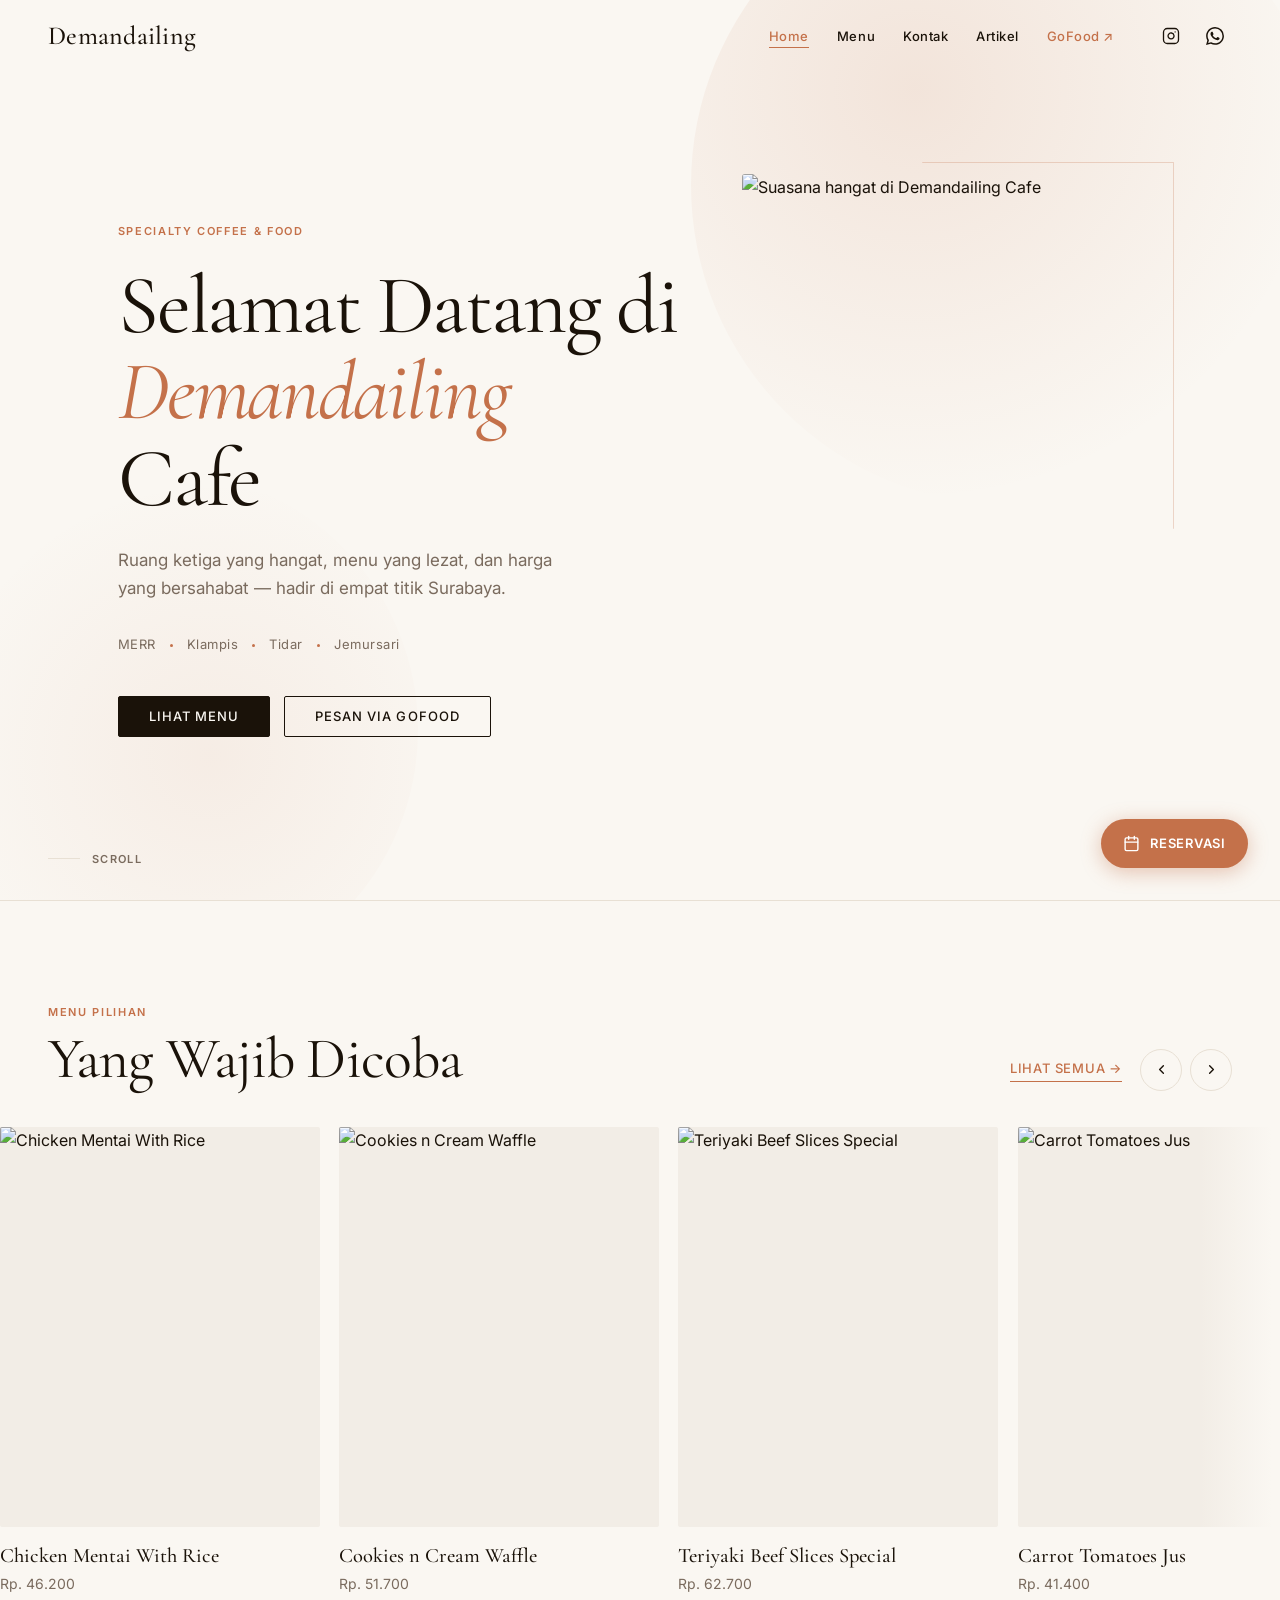
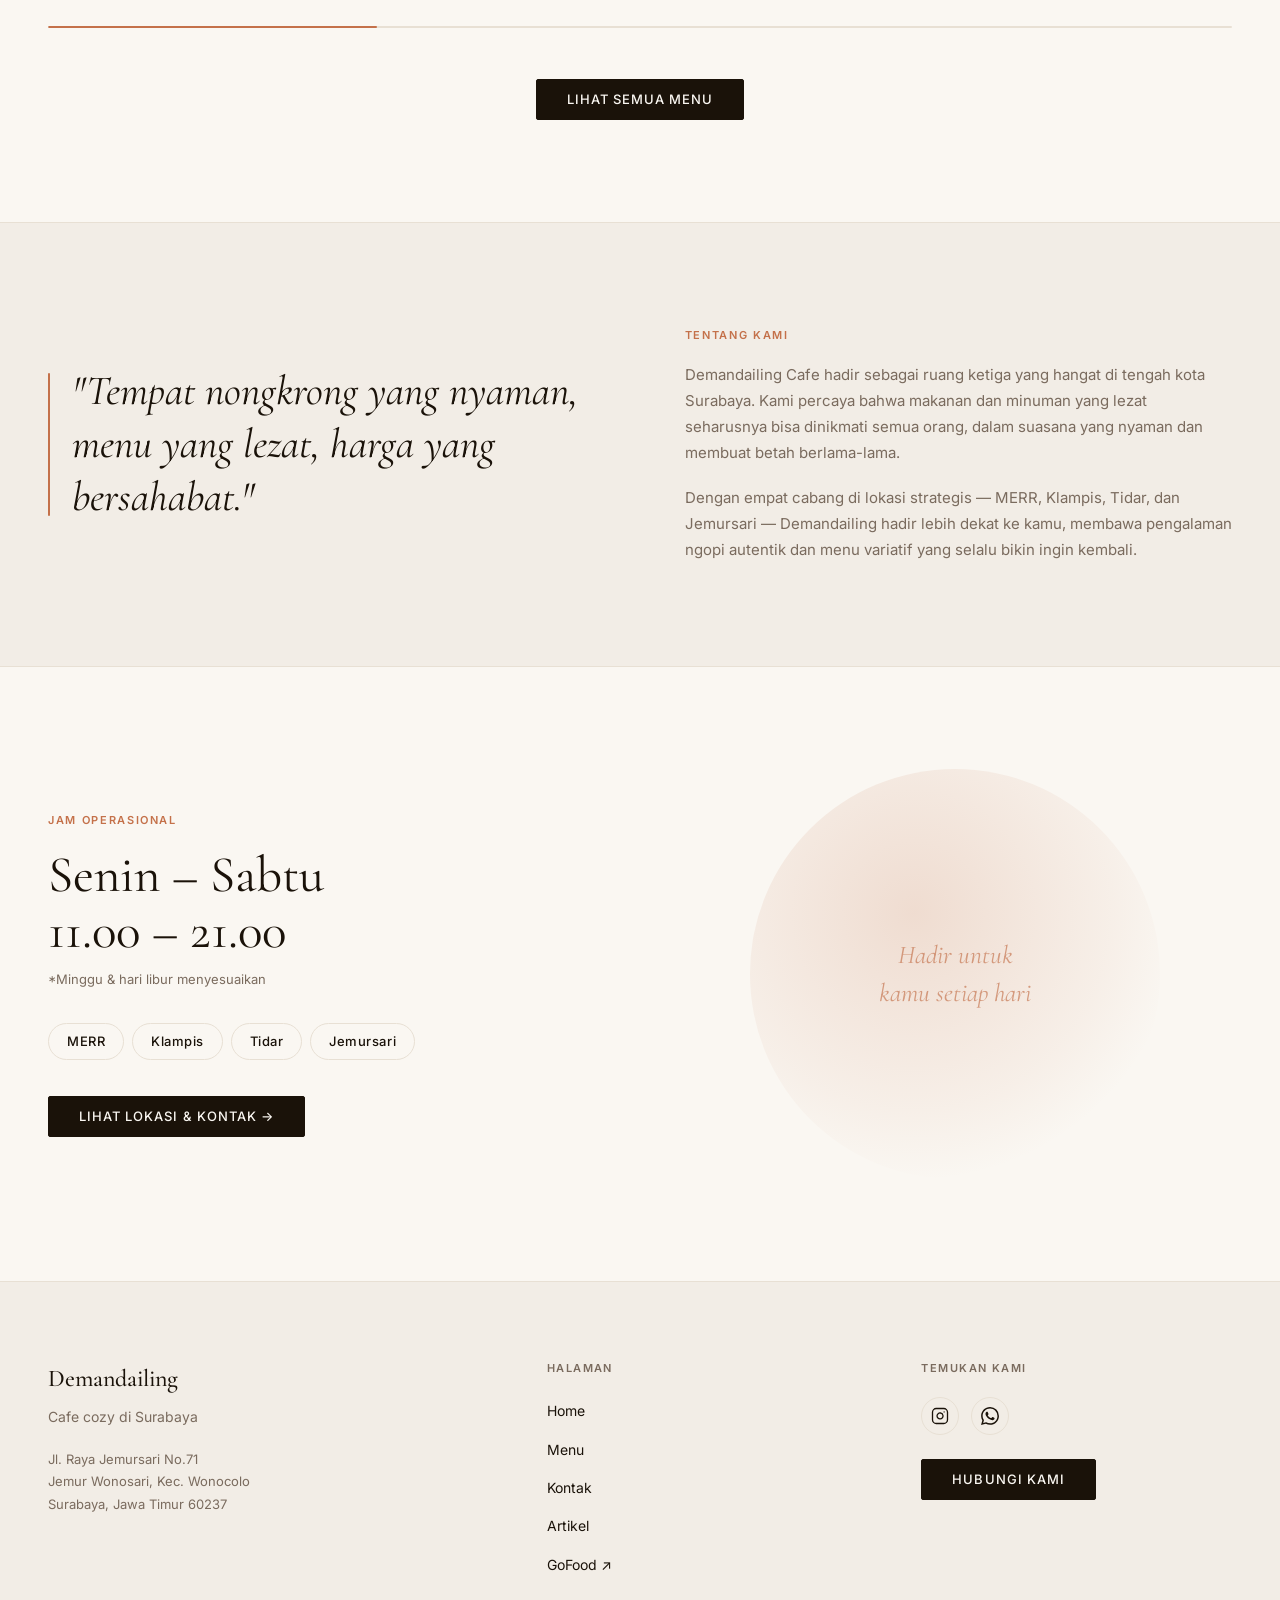
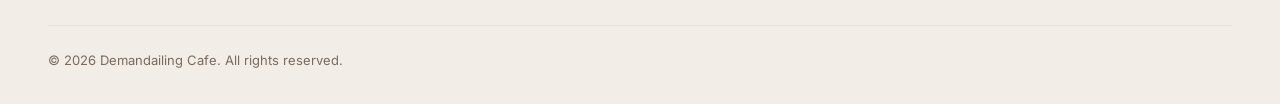
==== index.html @ 8ac745ef "First" ====
<!DOCTYPE html>
<html lang="id">
<head>
  <meta charset="UTF-8" />
  <meta name="viewport" content="width=device-width, initial-scale=1.0" />
  <meta name="description" content="Demandailing Cafe — Cafe cozy di Surabaya. MERR · Klampis · Tidar · Jemursari. Menu lezat, suasana nyaman, harga bersahabat." />
  <title>Demandailing Cafe — Cafe Cozy di Surabaya</title>
  <link rel="stylesheet" href="css/main.css" />
  <link rel="stylesheet" href="css/components.css" />
  <link rel="stylesheet" href="css/pages/home.css" />
</head>
<body>

  <!-- ======================================================
       NAVBAR
       ====================================================== -->
  <nav class="navbar" id="navbar" aria-label="Navigasi utama">
    <div class="container navbar__inner">
      <a href="index.html" class="navbar__logo">Demandailing</a>

      <button class="navbar__hamburger" id="hamburger"
              aria-label="Buka menu navigasi"
              aria-expanded="false"
              aria-controls="nav-menu">
        <span></span>
        <span></span>
        <span></span>
      </button>

      <div class="navbar__menu" id="nav-menu">
        <ul class="navbar__links" role="list">
          <li><a href="index.html"   class="navbar__link" aria-current="page">Home</a></li>
          <li><a href="menu.html"    class="navbar__link">Menu</a></li>
          <li><a href="kontak.html"  class="navbar__link">Kontak</a></li>
          <li><a href="artikel.html" class="navbar__link">Artikel</a></li>
          <li>
            <a href="https://gofood.co.id/surabaya/restaurant/demandailing-cafe-jemursari-d4d94063-b3b0-4198-85f2-4512d21cfe6f"
               class="navbar__link navbar__link--gofood"
               target="_blank" rel="noopener noreferrer">GoFood ↗</a>
          </li>
        </ul>
        <div class="navbar__social">
          <a href="https://www.instagram.com/demandailingcafe/"
             class="navbar__social-link"
             target="_blank" rel="noopener noreferrer"
             aria-label="Instagram Demandailing Cafe">
            <svg width="18" height="18" viewBox="0 0 24 24" fill="none" stroke="currentColor" stroke-width="1.75" stroke-linecap="round" stroke-linejoin="round" aria-hidden="true"><rect x="2" y="2" width="20" height="20" rx="5" ry="5"/><path d="M16 11.37A4 4 0 1 1 12.63 8 4 4 0 0 1 16 11.37z"/><line x1="17.5" y1="6.5" x2="17.51" y2="6.5"/></svg>
          </a>
          <a href="https://api.whatsapp.com/send?phone=6282130202020"
             class="navbar__social-link"
             target="_blank" rel="noopener noreferrer"
             aria-label="WhatsApp Demandailing Cafe">
            <svg width="18" height="18" viewBox="0 0 24 24" fill="currentColor" aria-hidden="true"><path d="M17.472 14.382c-.297-.149-1.758-.867-2.03-.967-.273-.099-.471-.148-.67.15-.197.297-.767.966-.94 1.164-.173.199-.347.223-.644.075-.297-.15-1.255-.463-2.39-1.475-.883-.788-1.48-1.761-1.653-2.059-.173-.297-.018-.458.13-.606.134-.133.298-.347.446-.52.149-.174.198-.298.298-.497.099-.198.05-.371-.025-.52-.075-.149-.669-1.612-.916-2.207-.242-.579-.487-.5-.669-.51-.173-.008-.371-.01-.57-.01-.198 0-.52.074-.792.372-.272.297-1.04 1.016-1.04 2.479 0 1.462 1.065 2.875 1.213 3.074.149.198 2.096 3.2 5.077 4.487.709.306 1.262.489 1.694.625.712.227 1.36.195 1.871.118.571-.085 1.758-.719 2.006-1.413.248-.694.248-1.289.173-1.413-.074-.124-.272-.198-.57-.347m-5.421 7.403h-.004a9.87 9.87 0 01-5.031-1.378l-.361-.214-3.741.982.998-3.648-.235-.374a9.86 9.86 0 01-1.51-5.26c.001-5.45 4.436-9.884 9.888-9.884 2.64 0 5.122 1.03 6.988 2.898a9.825 9.825 0 012.893 6.994c-.003 5.45-4.437 9.884-9.885 9.884m8.413-18.297A11.815 11.815 0 0012.05 0C5.495 0 .16 5.335.157 11.892c0 2.096.547 4.142 1.588 5.945L.057 24l6.305-1.654a11.882 11.882 0 005.683 1.448h.005c6.554 0 11.89-5.335 11.893-11.893a11.821 11.821 0 00-3.48-8.413z"/></svg>
          </a>
        </div>
      </div>
    </div>
  </nav>

  <!-- ======================================================
       HERO — split layout
       ====================================================== -->
  <section class="hero">
    <div class="container">
      <div class="hero__inner">

        <!-- Left: text -->
        <div class="hero__content fade-in">
          <span class="overline hero__overline">Specialty Coffee &amp; Food</span>
          <h1 class="hero__headline">
            Selamat Datang di<br>
            <em>Demandailing</em><br>Cafe
          </h1>
          <p class="hero__subtext">
            Ruang ketiga yang hangat, menu yang lezat, dan harga yang bersahabat — hadir di empat titik Surabaya.
          </p>
          <div class="hero__locations" aria-label="Lokasi cabang">
            <span>MERR</span>
            <span class="hero__locations-dot" aria-hidden="true"></span>
            <span>Klampis</span>
            <span class="hero__locations-dot" aria-hidden="true"></span>
            <span>Tidar</span>
            <span class="hero__locations-dot" aria-hidden="true"></span>
            <span>Jemursari</span>
          </div>
          <div class="hero__ctas">
            <a href="menu.html" class="btn btn--dark">Lihat Menu</a>
            <a href="https://gofood.co.id/surabaya/restaurant/demandailing-cafe-jemursari-d4d94063-b3b0-4198-85f2-4512d21cfe6f"
               class="btn btn--outline"
               target="_blank" rel="noopener noreferrer">Pesan via GoFood</a>
          </div>
        </div>

        <!-- Right: image -->
        <div class="hero__img-wrap fade-in">
          <img class="hero__img"
               src="https://2.bp.blogspot.com/-ydsoKnoJuH0/VwueHv64b1I/AAAAAAAAI1w/SvAvoAquCMslgnLK-WnDJlUcS1cGFu6SA/s1600/demandailing%2Bsurabaya%2B2.jpg"
               alt="Suasana hangat di Demandailing Cafe"
               loading="eager"
               width="480" height="680" />
        </div>

      </div>
    </div>
    <div class="hero__scroll-hint" aria-hidden="true">
      <span class="hero__scroll-line"></span>
      <span>Scroll</span>
    </div>
  </section>

  <!-- ======================================================
       FEATURED MENU — horizontal carousel
       ====================================================== -->
  <section class="section featured-menu" aria-labelledby="featured-title">
    <div class="container">

      <!-- Header: title + controls -->
      <div class="featured-menu__header fade-in">
        <div>
          <span class="overline">Menu Pilihan</span>
          <h2 class="featured-menu__title" id="featured-title">Yang Wajib Dicoba</h2>
        </div>
        <div class="featured-menu__header-right">
          <a href="menu.html" class="featured-menu__view-all">Lihat Semua &rarr;</a>
          <div class="featured-menu__nav" role="group" aria-label="Navigasi carousel">
            <button class="featured-menu__btn" id="menuPrev" aria-label="Sebelumnya" disabled>
              <svg width="15" height="15" viewBox="0 0 24 24" fill="none" stroke="currentColor" stroke-width="2.2" stroke-linecap="round" stroke-linejoin="round" aria-hidden="true"><polyline points="15 18 9 12 15 6"/></svg>
            </button>
            <button class="featured-menu__btn" id="menuNext" aria-label="Selanjutnya">
              <svg width="15" height="15" viewBox="0 0 24 24" fill="none" stroke="currentColor" stroke-width="2.2" stroke-linecap="round" stroke-linejoin="round" aria-hidden="true"><polyline points="9 18 15 12 9 6"/></svg>
            </button>
          </div>
        </div>
      </div>

      <!-- Scroll track -->
      <div class="featured-menu__track-wrap">
        <div class="featured-menu__track" id="menuTrack" role="list">

          <article class="menu-card" role="listitem">
            <div class="menu-card__img-wrap">
              <img class="menu-card__img"
                   src="https://images.unsplash.com/photo-1547592180-85f173990554?auto=format&fit=crop&w=600&h=400&q=80"
                   alt="Chicken Mentai With Rice"
                   loading="lazy" width="600" height="400" />
            </div>
            <h3 class="menu-card__name">Chicken Mentai With Rice</h3>
            <p class="menu-card__price">Rp. 46.200</p>
          </article>

          <article class="menu-card" role="listitem">
            <div class="menu-card__img-wrap">
              <img class="menu-card__img"
                   src="https://images.unsplash.com/photo-1567620905732-2d1ec7ab7445?auto=format&fit=crop&w=600&h=400&q=80"
                   alt="Cookies n Cream Waffle"
                   loading="lazy" width="600" height="400" />
            </div>
            <h3 class="menu-card__name">Cookies n Cream Waffle</h3>
            <p class="menu-card__price">Rp. 51.700</p>
          </article>

          <article class="menu-card" role="listitem">
            <div class="menu-card__img-wrap">
              <img class="menu-card__img"
                   src="https://images.unsplash.com/photo-1546069901-ba9599a7e63c?auto=format&fit=crop&w=600&h=400&q=80"
                   alt="Teriyaki Beef Slices Special"
                   loading="lazy" width="600" height="400" />
            </div>
            <h3 class="menu-card__name">Teriyaki Beef Slices Special</h3>
            <p class="menu-card__price">Rp. 62.700</p>
          </article>

          <article class="menu-card" role="listitem">
            <div class="menu-card__img-wrap">
              <img class="menu-card__img"
                   src="https://images.unsplash.com/photo-1613478223719-2ab802602423?auto=format&fit=crop&w=600&h=400&q=80"
                   alt="Carrot Tomatoes Jus"
                   loading="lazy" width="600" height="400" />
            </div>
            <h3 class="menu-card__name">Carrot Tomatoes Jus</h3>
            <p class="menu-card__price">Rp. 41.400</p>
          </article>

          <article class="menu-card" role="listitem">
            <div class="menu-card__img-wrap">
              <img class="menu-card__img"
                   src="https://images.unsplash.com/photo-1553361371-9b22f78e8b1d?auto=format&fit=crop&w=600&h=400&q=80"
                   alt="Kale and Lemon Yoghurt"
                   loading="lazy" width="600" height="400" />
            </div>
            <h3 class="menu-card__name">Kale and Lemon Yoghurt</h3>
            <p class="menu-card__price">Rp. 41.800</p>
          </article>

        </div>
      </div>

      <!-- Scroll progress -->
      <div class="featured-menu__progress" aria-hidden="true">
        <div class="featured-menu__progress-fill" id="menuProgress"></div>
      </div>

      <div class="featured-menu__cta fade-in">
        <a href="menu.html" class="btn btn--dark">Lihat Semua Menu</a>
      </div>
    </div>
  </section>

  <!-- ======================================================
       BRAND STATEMENT
       ====================================================== -->
  <section class="section brand-statement" aria-labelledby="brand-heading">
    <div class="container">
      <div class="brand-statement__inner">
        <div class="fade-in">
          <blockquote class="brand-statement__quote" id="brand-heading">
            "Tempat nongkrong yang nyaman, menu yang lezat, harga yang bersahabat."
          </blockquote>
        </div>
        <div class="brand-statement__text-wrap fade-in">
          <span class="overline">Tentang Kami</span>
          <p class="brand-statement__text">
            Demandailing Cafe hadir sebagai ruang ketiga yang hangat di tengah kota Surabaya. Kami percaya bahwa makanan dan minuman yang lezat seharusnya bisa dinikmati semua orang, dalam suasana yang nyaman dan membuat betah berlama-lama.
          </p>
          <p class="brand-statement__text">
            Dengan empat cabang di lokasi strategis — MERR, Klampis, Tidar, dan Jemursari — Demandailing hadir lebih dekat ke kamu, membawa pengalaman ngopi autentik dan menu variatif yang selalu bikin ingin kembali.
          </p>
        </div>
      </div>
    </div>
  </section>

  <!-- ======================================================
       VISIT TEASER
       ====================================================== -->
  <section class="section visit-teaser" aria-labelledby="visit-title">
    <div class="container">
      <div class="visit-teaser__inner">
        <div class="fade-in">
          <span class="overline visit-teaser__overline">Jam Operasional</span>
          <p class="visit-teaser__hours" id="visit-title">Senin – Sabtu<br>11.00 – 21.00</p>
          <p class="visit-teaser__hours-sub">*Minggu &amp; hari libur menyesuaikan</p>
          <div class="visit-teaser__branches" role="list" aria-label="Cabang Demandailing">
            <span class="branch-chip" role="listitem">MERR</span>
            <span class="branch-chip" role="listitem">Klampis</span>
            <span class="branch-chip" role="listitem">Tidar</span>
            <span class="branch-chip" role="listitem">Jemursari</span>
          </div>
          <a href="kontak.html" class="btn btn--dark">Lihat Lokasi &amp; Kontak &rarr;</a>
        </div>
        <div class="visit-teaser__visual fade-in" aria-hidden="true">
          <div class="visit-teaser__circle">
            <p class="visit-teaser__circle-text">Hadir untuk<br>kamu setiap hari</p>
          </div>
        </div>
      </div>
    </div>
  </section>

  <!-- ======================================================
       FOOTER
       ====================================================== -->
  <footer class="footer">
    <div class="container">
      <div class="footer__inner">

        <div class="footer__brand">
          <a href="index.html" class="footer__logo">Demandailing</a>
          <p class="footer__tagline">Cafe cozy di Surabaya</p>
          <address class="footer__address">
            Jl. Raya Jemursari No.71<br>
            Jemur Wonosari, Kec. Wonocolo<br>
            Surabaya, Jawa Timur 60237
          </address>
        </div>

        <div>
          <span class="footer__col-title">Halaman</span>
          <ul class="footer__nav-links" role="list">
            <li><a href="index.html"   class="footer__nav-link">Home</a></li>
            <li><a href="menu.html"    class="footer__nav-link">Menu</a></li>
            <li><a href="kontak.html"  class="footer__nav-link">Kontak</a></li>
            <li><a href="artikel.html" class="footer__nav-link">Artikel</a></li>
            <li>
              <a href="https://gofood.co.id/surabaya/restaurant/demandailing-cafe-jemursari-d4d94063-b3b0-4198-85f2-4512d21cfe6f"
                 class="footer__nav-link"
                 target="_blank" rel="noopener noreferrer">GoFood ↗</a>
            </li>
          </ul>
        </div>

        <div>
          <span class="footer__col-title">Temukan Kami</span>
          <div class="footer__social-links">
            <a href="https://www.instagram.com/demandailingcafe/"
               class="footer__social-link"
               target="_blank" rel="noopener noreferrer"
               aria-label="Instagram">
              <svg width="18" height="18" viewBox="0 0 24 24" fill="none" stroke="currentColor" stroke-width="1.75" stroke-linecap="round" stroke-linejoin="round" aria-hidden="true"><rect x="2" y="2" width="20" height="20" rx="5" ry="5"/><path d="M16 11.37A4 4 0 1 1 12.63 8 4 4 0 0 1 16 11.37z"/><line x1="17.5" y1="6.5" x2="17.51" y2="6.5"/></svg>
            </a>
            <a href="https://api.whatsapp.com/send?phone=6282130202020"
               class="footer__social-link"
               target="_blank" rel="noopener noreferrer"
               aria-label="WhatsApp">
              <svg width="18" height="18" viewBox="0 0 24 24" fill="currentColor" aria-hidden="true"><path d="M17.472 14.382c-.297-.149-1.758-.867-2.03-.967-.273-.099-.471-.148-.67.15-.197.297-.767.966-.94 1.164-.173.199-.347.223-.644.075-.297-.15-1.255-.463-2.39-1.475-.883-.788-1.48-1.761-1.653-2.059-.173-.297-.018-.458.13-.606.134-.133.298-.347.446-.52.149-.174.198-.298.298-.497.099-.198.05-.371-.025-.52-.075-.149-.669-1.612-.916-2.207-.242-.579-.487-.5-.669-.51-.173-.008-.371-.01-.57-.01-.198 0-.52.074-.792.372-.272.297-1.04 1.016-1.04 2.479 0 1.462 1.065 2.875 1.213 3.074.149.198 2.096 3.2 5.077 4.487.709.306 1.262.489 1.694.625.712.227 1.36.195 1.871.118.571-.085 1.758-.719 2.006-1.413.248-.694.248-1.289.173-1.413-.074-.124-.272-.198-.57-.347m-5.421 7.403h-.004a9.87 9.87 0 01-5.031-1.378l-.361-.214-3.741.982.998-3.648-.235-.374a9.86 9.86 0 01-1.51-5.26c.001-5.45 4.436-9.884 9.888-9.884 2.64 0 5.122 1.03 6.988 2.898a9.825 9.825 0 012.893 6.994c-.003 5.45-4.437 9.884-9.885 9.884m8.413-18.297A11.815 11.815 0 0012.05 0C5.495 0 .16 5.335.157 11.892c0 2.096.547 4.142 1.588 5.945L.057 24l6.305-1.654a11.882 11.882 0 005.683 1.448h.005c6.554 0 11.89-5.335 11.893-11.893a11.821 11.821 0 00-3.48-8.413z"/></svg>
            </a>
          </div>
          <a href="https://api.whatsapp.com/send?phone=6282130202020"
             class="btn btn--dark"
             target="_blank" rel="noopener noreferrer">Hubungi Kami</a>
        </div>

      </div>
      <div class="footer__bottom">
        <p class="footer__copyright">&copy; 2026 Demandailing Cafe. All rights reserved.</p>
      </div>
    </div>
  </footer>

  <!-- Floating Reservation Button -->
  <a href="reservasi.html" class="fab-reservation" aria-label="Buat Reservasi">
    <svg width="17" height="17" viewBox="0 0 24 24" fill="none" stroke="currentColor" stroke-width="2" stroke-linecap="round" stroke-linejoin="round" aria-hidden="true"><rect x="3" y="4" width="18" height="18" rx="2" ry="2"/><line x1="16" y1="2" x2="16" y2="6"/><line x1="8" y1="2" x2="8" y2="6"/><line x1="3" y1="10" x2="21" y2="10"/></svg>
    <span class="fab-reservation__label">Reservasi</span>
  </a>

  <script src="js/main.js"></script>
</body>
</html>
---- css/main.css ----
@import url('https://fonts.googleapis.com/css2?family=Cormorant+Garamond:ital,wght@0,300;0,400;0,500;0,600;1,300;1,400;1,500&family=Inter:wght@300;400;500;600&display=swap');

/* ============================================================
   CUSTOM PROPERTIES
   ============================================================ */

:root {
  /* Colors */
  --c-bg:       #FAF7F2;
  --c-text:     #1A1209;
  --c-accent:   #C4714A;
  --c-divider:  #E8E0D4;
  --c-muted:    #7A6B5E;
  --c-surface:  #F2EDE6;

  /* Typography */
  --f-heading: 'Cormorant Garamond', Georgia, serif;
  --f-body:    'Inter', -apple-system, BlinkMacSystemFont, sans-serif;

  /* Layout */
  --nav-h:  72px;
  --max-w:  1280px;
  --pad-x:  clamp(1.25rem, 5vw, 3rem);

  /* Transitions */
  --t-fast: 150ms ease;
  --t-base: 260ms ease;
  --t-slow: 420ms ease;
}

/* ============================================================
   RESET
   ============================================================ */

*, *::before, *::after {
  box-sizing: border-box;
  margin: 0;
  padding: 0;
}

html {
  scroll-behavior: smooth;
}

body {
  font-family: var(--f-body);
  background: var(--c-bg);
  color: var(--c-text);
  font-size: 1rem;
  line-height: 1.65;
  -webkit-font-smoothing: antialiased;
  -moz-osx-font-smoothing: grayscale;
}

img, picture { display: block; max-width: 100%; }
a           { color: inherit; text-decoration: none; }
ul, ol      { list-style: none; }
button      { font-family: inherit; cursor: pointer; border: none; background: none; }
input, textarea { font-family: inherit; font-size: inherit; }

/* ============================================================
   LAYOUT
   ============================================================ */

.container {
  max-width: var(--max-w);
  margin-inline: auto;
  padding-inline: var(--pad-x);
}

/* ============================================================
   TYPOGRAPHY UTILITIES
   ============================================================ */

.overline {
  font-family: var(--f-body);
  font-size: 0.6875rem;
  font-weight: 600;
  letter-spacing: 0.15em;
  text-transform: uppercase;
  color: var(--c-accent);
  display: block;
}

/* ============================================================
   BUTTONS
   ============================================================ */

.btn {
  display: inline-flex;
  align-items: center;
  gap: 0.5rem;
  padding: 0.8125rem 1.875rem;
  font-family: var(--f-body);
  font-size: 0.8125rem;
  font-weight: 500;
  letter-spacing: 0.08em;
  text-transform: uppercase;
  border-radius: 2px;
  border: 1.5px solid transparent;
  transition:
    background var(--t-base),
    color var(--t-base),
    border-color var(--t-base);
  cursor: pointer;
  white-space: nowrap;
  line-height: 1;
}

.btn--dark {
  background: var(--c-text);
  color: var(--c-bg);
  border-color: var(--c-text);
}
.btn--dark:hover {
  background: #321a0a;
  border-color: #321a0a;
}

.btn--outline {
  background: transparent;
  color: var(--c-text);
  border-color: var(--c-text);
}
.btn--outline:hover {
  background: var(--c-text);
  color: var(--c-bg);
}

.btn--accent {
  background: var(--c-accent);
  color: #fff;
  border-color: var(--c-accent);
}
.btn--accent:hover {
  background: #ad5f3c;
  border-color: #ad5f3c;
}

/* ============================================================
   SECTION SPACING
   ============================================================ */

.section {
  padding-block: clamp(4rem, 8vw, 8rem);
}

.section--sm {
  padding-block: clamp(3rem, 6vw, 5rem);
}

/* ============================================================
   ACCESSIBILITY
   ============================================================ */

.sr-only {
  position: absolute;
  width: 1px;
  height: 1px;
  overflow: hidden;
  clip: rect(0, 0, 0, 0);
  white-space: nowrap;
}

/* ============================================================
   SCROLL ANIMATIONS
   ============================================================ */

.fade-in {
  opacity: 0;
  transform: translateY(20px);
  transition: opacity 0.65s ease, transform 0.65s ease;
}
.fade-in.is-visible {
  opacity: 1;
  transform: none;
}

.stagger-children > * {
  opacity: 0;
  transform: translateY(14px);
  transition: opacity 0.55s ease, transform 0.55s ease;
}
.stagger-children.is-visible > *:nth-child(1) { opacity: 1; transform: none; transition-delay:   0ms; }
.stagger-children.is-visible > *:nth-child(2) { opacity: 1; transform: none; transition-delay:  90ms; }
.stagger-children.is-visible > *:nth-child(3) { opacity: 1; transform: none; transition-delay: 180ms; }
.stagger-children.is-visible > *:nth-child(4) { opacity: 1; transform: none; transition-delay: 270ms; }
.stagger-children.is-visible > *:nth-child(5) { opacity: 1; transform: none; transition-delay: 360ms; }
.stagger-children.is-visible > *:nth-child(6) { opacity: 1; transform: none; transition-delay: 450ms; }
---- css/components.css ----
/* ============================================================
   NAVBAR
   ============================================================ */

.navbar {
  position: fixed;
  top: 0;
  left: 0;
  right: 0;
  height: var(--nav-h);
  z-index: 100;
  transition: background var(--t-base), border-color var(--t-base);
  border-bottom: 1px solid transparent;
}

.navbar.is-scrolled {
  background: var(--c-bg);
  border-bottom-color: var(--c-divider);
}

.navbar__inner {
  height: 100%;
  display: flex;
  align-items: center;
  justify-content: space-between;
  gap: 2rem;
}

.navbar__logo {
  font-family: var(--f-heading);
  font-size: 1.625rem;
  font-weight: 500;
  letter-spacing: 0.01em;
  color: var(--c-text);
  flex-shrink: 0;
  line-height: 1;
}

.navbar__menu {
  display: flex;
  align-items: center;
  gap: 2.5rem;
}

.navbar__links {
  display: flex;
  align-items: center;
  gap: 1.75rem;
}

.navbar__link {
  font-size: 0.8125rem;
  font-weight: 500;
  letter-spacing: 0.04em;
  color: var(--c-text);
  position: relative;
  padding-bottom: 2px;
  transition: color var(--t-fast);
}

.navbar__link::after {
  content: '';
  position: absolute;
  bottom: -2px;
  left: 0;
  width: 0;
  height: 1px;
  background: var(--c-accent);
  transition: width var(--t-base);
}

.navbar__link:hover::after,
.navbar__link[aria-current="page"]::after {
  width: 100%;
}

.navbar__link[aria-current="page"] {
  color: var(--c-accent);
}

.navbar__link--gofood {
  color: var(--c-accent);
}

.navbar__social {
  display: flex;
  align-items: center;
  gap: 0.625rem;
}

.navbar__social-link {
  display: flex;
  align-items: center;
  justify-content: center;
  width: 34px;
  height: 34px;
  color: var(--c-text);
  transition: color var(--t-fast);
}
.navbar__social-link:hover {
  color: var(--c-accent);
}

/* Hamburger button */
.navbar__hamburger {
  display: none;
  flex-direction: column;
  justify-content: center;
  align-items: center;
  gap: 5px;
  width: 36px;
  height: 36px;
  padding: 0;
}

.navbar__hamburger span {
  display: block;
  width: 22px;
  height: 1.5px;
  background: var(--c-text);
  border-radius: 1px;
  transform-origin: center;
  transition:
    transform var(--t-base),
    opacity var(--t-fast),
    width var(--t-base);
}

.navbar__hamburger[aria-expanded="true"] span:nth-child(1) {
  transform: translateY(6.5px) rotate(45deg);
}
.navbar__hamburger[aria-expanded="true"] span:nth-child(2) {
  opacity: 0;
  width: 0;
}
.navbar__hamburger[aria-expanded="true"] span:nth-child(3) {
  transform: translateY(-6.5px) rotate(-45deg);
}

/* ============================================================
   RESPONSIVE NAVBAR
   ============================================================ */

@media (max-width: 900px) {
  .navbar__hamburger {
    display: flex;
  }

  .navbar__menu {
    position: fixed;
    top: var(--nav-h);
    left: 0;
    right: 0;
    bottom: 0;
    background: var(--c-bg);
    flex-direction: column;
    justify-content: center;
    gap: 2.5rem;
    padding: 2rem var(--pad-x);
    transform: translateX(100%);
    transition: transform var(--t-slow);
    border-top: 1px solid var(--c-divider);
  }

  .navbar__menu.is-open {
    transform: translateX(0);
  }

  .navbar__links {
    flex-direction: column;
    gap: 1.5rem;
    text-align: center;
  }

  .navbar__link {
    font-size: 1.0625rem;
    letter-spacing: 0.05em;
  }

  .navbar__social {
    gap: 1.25rem;
  }

  .navbar__social-link {
    width: 44px;
    height: 44px;
  }
}

/* ============================================================
   FOOTER
   ============================================================ */

.footer {
  background: var(--c-surface);
  border-top: 1px solid var(--c-divider);
  padding-top: clamp(3rem, 6vw, 5rem);
  padding-bottom: 2rem;
}

.footer__inner {
  display: grid;
  grid-template-columns: 1.4fr 1fr 1fr;
  gap: clamp(2rem, 5vw, 4rem);
  padding-bottom: clamp(2rem, 4vw, 3rem);
  border-bottom: 1px solid var(--c-divider);
}

.footer__logo {
  font-family: var(--f-heading);
  font-size: 1.5rem;
  font-weight: 500;
  color: var(--c-text);
  display: block;
  margin-bottom: 0.375rem;
}

.footer__tagline {
  font-size: 0.875rem;
  color: var(--c-muted);
  margin-bottom: 1.25rem;
}

.footer__address {
  font-size: 0.8125rem;
  color: var(--c-muted);
  line-height: 1.75;
  font-style: normal;
}

.footer__col-title {
  font-size: 0.6875rem;
  font-weight: 600;
  letter-spacing: 0.13em;
  text-transform: uppercase;
  color: var(--c-muted);
  margin-bottom: 1.25rem;
  display: block;
}

.footer__nav-links {
  display: flex;
  flex-direction: column;
  gap: 0.75rem;
}

.footer__nav-link {
  font-size: 0.875rem;
  color: var(--c-text);
  transition: color var(--t-fast);
}
.footer__nav-link:hover {
  color: var(--c-accent);
}

.footer__social-links {
  display: flex;
  gap: 0.75rem;
  margin-bottom: 1.5rem;
}

.footer__social-link {
  display: flex;
  align-items: center;
  justify-content: center;
  width: 38px;
  height: 38px;
  border: 1px solid var(--c-divider);
  border-radius: 50%;
  color: var(--c-text);
  transition: color var(--t-fast), border-color var(--t-fast);
}
.footer__social-link:hover {
  color: var(--c-accent);
  border-color: var(--c-accent);
}

.footer__bottom {
  padding-top: 1.5rem;
  display: flex;
  align-items: center;
  justify-content: space-between;
  flex-wrap: wrap;
  gap: 0.75rem;
}

.footer__copyright {
  font-size: 0.8125rem;
  color: var(--c-muted);
}

@media (max-width: 960px) {
  .footer__inner {
    grid-template-columns: 1fr 1fr;
  }
}

@media (max-width: 600px) {
  .footer__inner {
    grid-template-columns: 1fr;
    gap: 2rem;
  }
}

/* ============================================================
   FLOATING RESERVATION BUTTON
   ============================================================ */

.fab-reservation {
  position: fixed;
  bottom: 2rem;
  right: 2rem;
  z-index: 200;
  display: flex;
  align-items: center;
  gap: 0.625rem;
  padding: 0.875rem 1.375rem;
  background: var(--c-accent);
  color: #fff;
  border-radius: 50px;
  font-family: var(--f-body);
  font-size: 0.8125rem;
  font-weight: 600;
  letter-spacing: 0.06em;
  text-transform: uppercase;
  box-shadow: 0 4px 20px rgba(196, 113, 74, 0.4);
  transition:
    background var(--t-base),
    box-shadow var(--t-base),
    transform var(--t-base);
  white-space: nowrap;
}

.fab-reservation:hover {
  background: #ad5f3c;
  box-shadow: 0 6px 28px rgba(196, 113, 74, 0.5);
  transform: translateY(-2px);
}

.fab-reservation:active {
  transform: translateY(0);
}

.fab-reservation svg {
  flex-shrink: 0;
}

@media (max-width: 600px) {
  .fab-reservation {
    bottom: 1.25rem;
    right: 1.25rem;
    padding: 0.8125rem 1.125rem;
  }

  .fab-reservation__label {
    display: none;
  }
}

/* ============================================================
   PAGE HEADER (inner pages)
   ============================================================ */

.page-header {
  padding-top: calc(var(--nav-h) + clamp(3rem, 6vw, 5rem));
  padding-bottom: clamp(2.5rem, 5vw, 4rem);
  border-bottom: 1px solid var(--c-divider);
}

.breadcrumb {
  display: flex;
  align-items: center;
  gap: 0.5rem;
  font-size: 0.8125rem;
  color: var(--c-muted);
  margin-bottom: 1.5rem;
}

.breadcrumb a {
  color: var(--c-muted);
  transition: color var(--t-fast);
}
.breadcrumb a:hover {
  color: var(--c-accent);
}

.breadcrumb__sep {
  color: var(--c-divider);
  line-height: 1;
}

.page-header__title {
  font-family: var(--f-heading);
  font-size: clamp(3rem, 6vw, 5.5rem);
  font-weight: 400;
  line-height: 1.05;
  letter-spacing: -0.02em;
  margin-bottom: 1rem;
}

.page-header__subtitle {
  font-size: 1rem;
  color: var(--c-muted);
  max-width: 440px;
  line-height: 1.6;
}
---- css/pages/home.css ----
/* ============================================================
   HOME — HERO
   ============================================================ */

.hero {
  position: relative;
  min-height: 100dvh;
  overflow: hidden;
  display: flex;
  align-items: center;
}

/* Ambient blobs */
.hero::before {
  content: '';
  position: absolute;
  top: -15%;
  right: -4%;
  width: 52vw;
  height: 52vw;
  max-width: 640px;
  max-height: 640px;
  border-radius: 50%;
  background: radial-gradient(circle at 35% 35%,
    rgba(196, 113, 74, 0.14) 0%,
    rgba(196, 113, 74, 0.04) 50%,
    transparent 70%);
  pointer-events: none;
}

.hero::after {
  content: '';
  position: absolute;
  bottom: -10%;
  left: -8%;
  width: 44vw;
  height: 44vw;
  max-width: 520px;
  max-height: 520px;
  border-radius: 50%;
  background: radial-gradient(circle at 60% 55%,
    rgba(196, 113, 74, 0.08) 0%,
    transparent 65%);
  pointer-events: none;
}

/* 2-column grid: content | image */
.hero__inner {
  display: grid;
  grid-template-columns: 1fr 420px;
  gap: clamp(2.5rem, 5vw, 5rem);
  align-items: center;
  padding-top: calc(var(--nav-h) + clamp(2.5rem, 5vw, 4rem));
  padding-bottom: clamp(3rem, 6vw, 5rem);
  position: relative;
  z-index: 1;
  width: 100%;
}

/* Left column — text */
.hero__content {
  min-width: 0;
}

.hero__overline {
  margin-bottom: 1.375rem;
}

.hero__headline {
  font-family: var(--f-heading);
  font-size: clamp(2.875rem, 6.5vw, 6.5rem);
  font-weight: 400;
  line-height: 1.04;
  letter-spacing: -0.025em;
  margin-bottom: 1.5rem;
  color: var(--c-text);
}

.hero__headline em {
  font-style: italic;
  color: var(--c-accent);
}

.hero__subtext {
  font-size: clamp(0.9375rem, 1.4vw, 1.0625rem);
  color: var(--c-muted);
  margin-bottom: 2rem;
  line-height: 1.65;
  max-width: 440px;
}

.hero__locations {
  display: flex;
  align-items: center;
  flex-wrap: wrap;
  gap: 0.5rem 0.875rem;
  margin-bottom: 2.5rem;
  font-size: 0.8125rem;
  color: var(--c-muted);
  letter-spacing: 0.04em;
}

.hero__locations-dot {
  width: 3px;
  height: 3px;
  border-radius: 50%;
  background: var(--c-accent);
  display: inline-block;
  flex-shrink: 0;
}

.hero__ctas {
  display: flex;
  align-items: center;
  gap: 0.875rem;
  flex-wrap: wrap;
}

/* Right column — image */
.hero__img-wrap {
  display: flex;
  align-items: center;
  justify-content: flex-end;
  position: relative;
}

.hero__img {
  width: 100%;
  height: clamp(420px, 68vh, 680px);
  object-fit: cover;
  border-radius: 3px;
  display: block;
}

/* Subtle overlay frame */
.hero__img-wrap::before {
  content: '';
  position: absolute;
  inset: -12px -12px auto auto;
  width: 60%;
  height: 60%;
  border-top: 1.5px solid var(--c-accent);
  border-right: 1.5px solid var(--c-accent);
  opacity: 0.25;
  border-radius: 1px;
  pointer-events: none;
}

/* Scroll hint */
.hero__scroll-hint {
  position: absolute;
  bottom: 2rem;
  left: var(--pad-x);
  display: flex;
  align-items: center;
  gap: 0.75rem;
  font-size: 0.6875rem;
  font-weight: 600;
  letter-spacing: 0.12em;
  text-transform: uppercase;
  color: var(--c-muted);
  z-index: 2;
}

.hero__scroll-line {
  display: block;
  width: 32px;
  height: 1px;
  background: var(--c-divider);
}

/* ---- Responsive ---- */
@media (max-width: 1100px) {
  .hero__inner {
    grid-template-columns: 1fr 360px;
  }
}

@media (max-width: 900px) {
  .hero__inner {
    grid-template-columns: 1fr;
    padding-top: calc(var(--nav-h) + 2.5rem);
    padding-bottom: 3rem;
    min-height: auto;
  }

  .hero__img-wrap {
    display: none;
  }

  .hero {
    min-height: 100dvh;
    align-items: flex-start;
  }
}

@media (max-width: 480px) {
  .hero__headline {
    font-size: clamp(2.5rem, 12vw, 3.5rem);
  }

  .hero__ctas {
    flex-direction: column;
    align-items: stretch;
  }
  .hero__ctas .btn {
    text-align: center;
    justify-content: center;
  }
}

/* ============================================================
   HOME — FEATURED MENU (horizontal carousel)
   ============================================================ */

.featured-menu {
  border-top: 1px solid var(--c-divider);
}

/* Header row */
.featured-menu__header {
  display: flex;
  align-items: flex-end;
  justify-content: space-between;
  gap: 1.5rem;
  margin-bottom: clamp(1.75rem, 3vw, 2.25rem);
}

.featured-menu__title {
  font-family: var(--f-heading);
  font-size: clamp(2.25rem, 4.5vw, 3.75rem);
  font-weight: 400;
  line-height: 1.1;
  letter-spacing: -0.015em;
  margin-top: 0.375rem;
}

.featured-menu__header-right {
  display: flex;
  align-items: center;
  gap: 1.125rem;
  flex-shrink: 0;
}

.featured-menu__view-all {
  font-size: 0.8125rem;
  font-weight: 500;
  letter-spacing: 0.06em;
  text-transform: uppercase;
  color: var(--c-accent);
  white-space: nowrap;
  padding-bottom: 1px;
  border-bottom: 1px solid currentColor;
  transition: opacity var(--t-fast);
}
.featured-menu__view-all:hover { opacity: 0.65; }

/* Prev / Next buttons */
.featured-menu__nav {
  display: flex;
  gap: 0.5rem;
}

.featured-menu__btn {
  width: 42px;
  height: 42px;
  border: 1.5px solid var(--c-divider);
  border-radius: 50%;
  display: flex;
  align-items: center;
  justify-content: center;
  color: var(--c-text);
  background: none;
  cursor: pointer;
  transition: border-color var(--t-fast), color var(--t-fast), opacity var(--t-fast);
  flex-shrink: 0;
}
.featured-menu__btn:hover:not(:disabled) {
  border-color: var(--c-accent);
  color: var(--c-accent);
}
.featured-menu__btn:disabled {
  opacity: 0.28;
  cursor: not-allowed;
}

/* Scroll track — bleeds to viewport edges */
.featured-menu__track-wrap {
  margin-inline: calc(-1 * var(--pad-x));
  position: relative;
}

/* Right-edge fade: signals more cards */
.featured-menu__track-wrap::after {
  content: '';
  position: absolute;
  top: 0;
  right: 0;
  bottom: 4px;
  width: clamp(48px, 8vw, 80px);
  background: linear-gradient(to right, transparent, var(--c-bg) 90%);
  pointer-events: none;
  z-index: 1;
}

.featured-menu__track {
  display: flex;
  gap: clamp(0.875rem, 1.5vw, 1.25rem);
  overflow-x: auto;
  scroll-snap-type: x mandatory;
  scrollbar-width: none;
  padding-inline: var(--pad-x);
  padding-bottom: 4px;
  -webkit-overflow-scrolling: touch;
  cursor: grab;
}
.featured-menu__track::-webkit-scrollbar { display: none; }
.featured-menu__track.is-dragging {
  cursor: grabbing;
  scroll-snap-type: none;
}

/* ~3.3 cards visible on desktop — last card always peeks */
.menu-card {
  flex: 0 0 clamp(230px, 28vw, 320px);
  scroll-snap-align: start;
  min-width: 0;
  user-select: none;
}

.menu-card__img-wrap {
  overflow: hidden;
  border-radius: 2px;
  margin-bottom: 1rem;
}

.menu-card__img {
  width: 100%;
  aspect-ratio: 3 / 2;
  object-fit: cover;
  display: block;
  background: var(--c-surface);
  pointer-events: none;
  transition: transform 0.45s ease;
}
.menu-card:hover .menu-card__img {
  transform: scale(1.04);
}

.menu-card__name {
  font-family: var(--f-heading);
  font-size: clamp(1.0625rem, 1.6vw, 1.3125rem);
  font-weight: 500;
  line-height: 1.25;
  margin-bottom: 0.25rem;
}

.menu-card__price {
  font-size: 0.875rem;
  color: var(--c-muted);
}

/* Progress bar */
.featured-menu__progress {
  height: 2px;
  background: var(--c-divider);
  border-radius: 2px;
  margin-top: 1.625rem;
  position: relative;
  overflow: hidden;
}

.featured-menu__progress-fill {
  position: absolute;
  top: 0;
  left: 0;
  height: 100%;
  background: var(--c-accent);
  border-radius: 2px;
  width: 20%;
  transition: width 0.22s ease;
}

/* CTA */
.featured-menu__cta {
  margin-top: clamp(2.5rem, 4vw, 3.5rem);
  text-align: center;
}

/* ── Responsive ── */
@media (max-width: 768px) {
  .featured-menu__header {
    flex-wrap: wrap;
    gap: 0.75rem 1.5rem;
    align-items: flex-start;
  }
  .featured-menu__title {
    flex: 1 1 100%;
    margin-top: 0;
  }
  .menu-card {
    flex: 0 0 72vw;
  }
}

@media (max-width: 480px) {
  .menu-card {
    flex: 0 0 82vw;
  }
  .featured-menu__view-all {
    display: none;
  }
}

/* ============================================================
   HOME — BRAND STATEMENT
   ============================================================ */

.brand-statement {
  background: var(--c-surface);
  border-top: 1px solid var(--c-divider);
  border-bottom: 1px solid var(--c-divider);
}

.brand-statement__inner {
  display: grid;
  grid-template-columns: 1fr 1fr;
  gap: clamp(3rem, 7vw, 6rem);
  align-items: center;
}

.brand-statement__quote {
  font-family: var(--f-heading);
  font-size: clamp(1.75rem, 3.25vw, 2.875rem);
  font-weight: 400;
  font-style: italic;
  line-height: 1.28;
  color: var(--c-text);
  position: relative;
  padding-left: 1.5rem;
}

.brand-statement__quote::before {
  content: '';
  position: absolute;
  left: 0;
  top: 0.2em;
  bottom: 0.2em;
  width: 2px;
  background: var(--c-accent);
  border-radius: 1px;
}

.brand-statement__text-wrap {
  display: flex;
  flex-direction: column;
  gap: 1.125rem;
}

.brand-statement__text {
  font-size: 0.9375rem;
  color: var(--c-muted);
  line-height: 1.75;
}

@media (max-width: 768px) {
  .brand-statement__inner {
    grid-template-columns: 1fr;
    gap: 2rem;
  }
}

/* ============================================================
   HOME — VISIT TEASER
   ============================================================ */

.visit-teaser__inner {
  display: grid;
  grid-template-columns: 1fr 1fr;
  gap: clamp(3rem, 6vw, 5rem);
  align-items: center;
}

.visit-teaser__overline {
  margin-bottom: 1.125rem;
}

.visit-teaser__hours {
  font-family: var(--f-heading);
  font-size: clamp(2rem, 4vw, 3.25rem);
  font-weight: 400;
  line-height: 1.1;
  margin-bottom: 0.625rem;
}

.visit-teaser__hours-sub {
  font-size: 0.8125rem;
  color: var(--c-muted);
  margin-bottom: 2rem;
}

.visit-teaser__branches {
  display: flex;
  flex-wrap: wrap;
  gap: 0.5rem;
  margin-bottom: 2.25rem;
}

.branch-chip {
  display: inline-flex;
  align-items: center;
  padding: 0.4375rem 1.125rem;
  border: 1px solid var(--c-divider);
  border-radius: 100px;
  font-size: 0.8125rem;
  font-weight: 500;
  letter-spacing: 0.04em;
  color: var(--c-text);
  transition: border-color var(--t-fast), color var(--t-fast);
}
.branch-chip:hover {
  border-color: var(--c-accent);
  color: var(--c-accent);
}

/* Visual side */
.visit-teaser__visual {
  display: flex;
  align-items: center;
  justify-content: center;
}

.visit-teaser__circle {
  width: clamp(260px, 32vw, 420px);
  height: clamp(260px, 32vw, 420px);
  border-radius: 50%;
  background: radial-gradient(circle at 40% 35%,
    rgba(196, 113, 74, 0.2) 0%,
    rgba(196, 113, 74, 0.06) 55%,
    transparent 74%);
  display: flex;
  align-items: center;
  justify-content: center;
}

.visit-teaser__circle-text {
  font-family: var(--f-heading);
  font-size: clamp(1.125rem, 2vw, 1.625rem);
  font-style: italic;
  color: var(--c-accent);
  opacity: 0.65;
  text-align: center;
  line-height: 1.5;
}

@media (max-width: 900px) {
  .visit-teaser__inner {
    grid-template-columns: 1fr;
    gap: 2rem;
  }
  .visit-teaser__visual {
    display: none;
  }
}
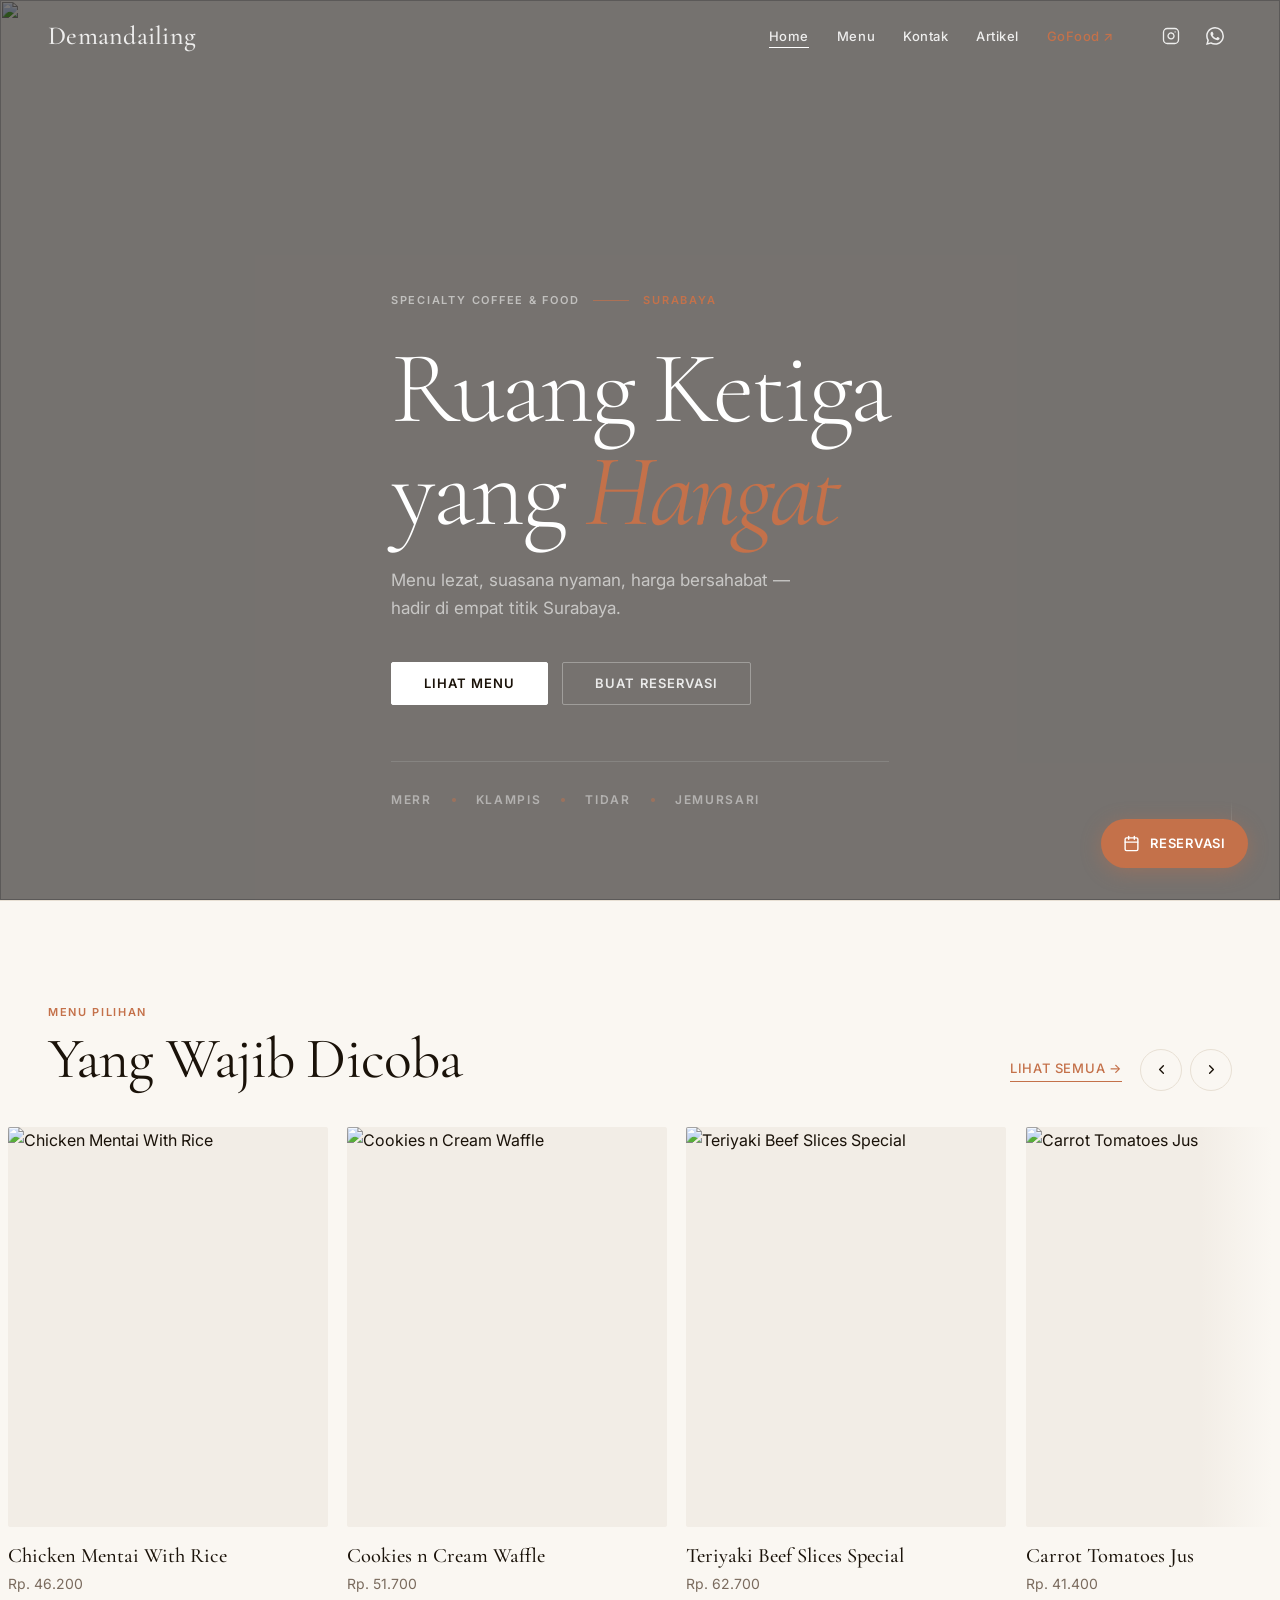
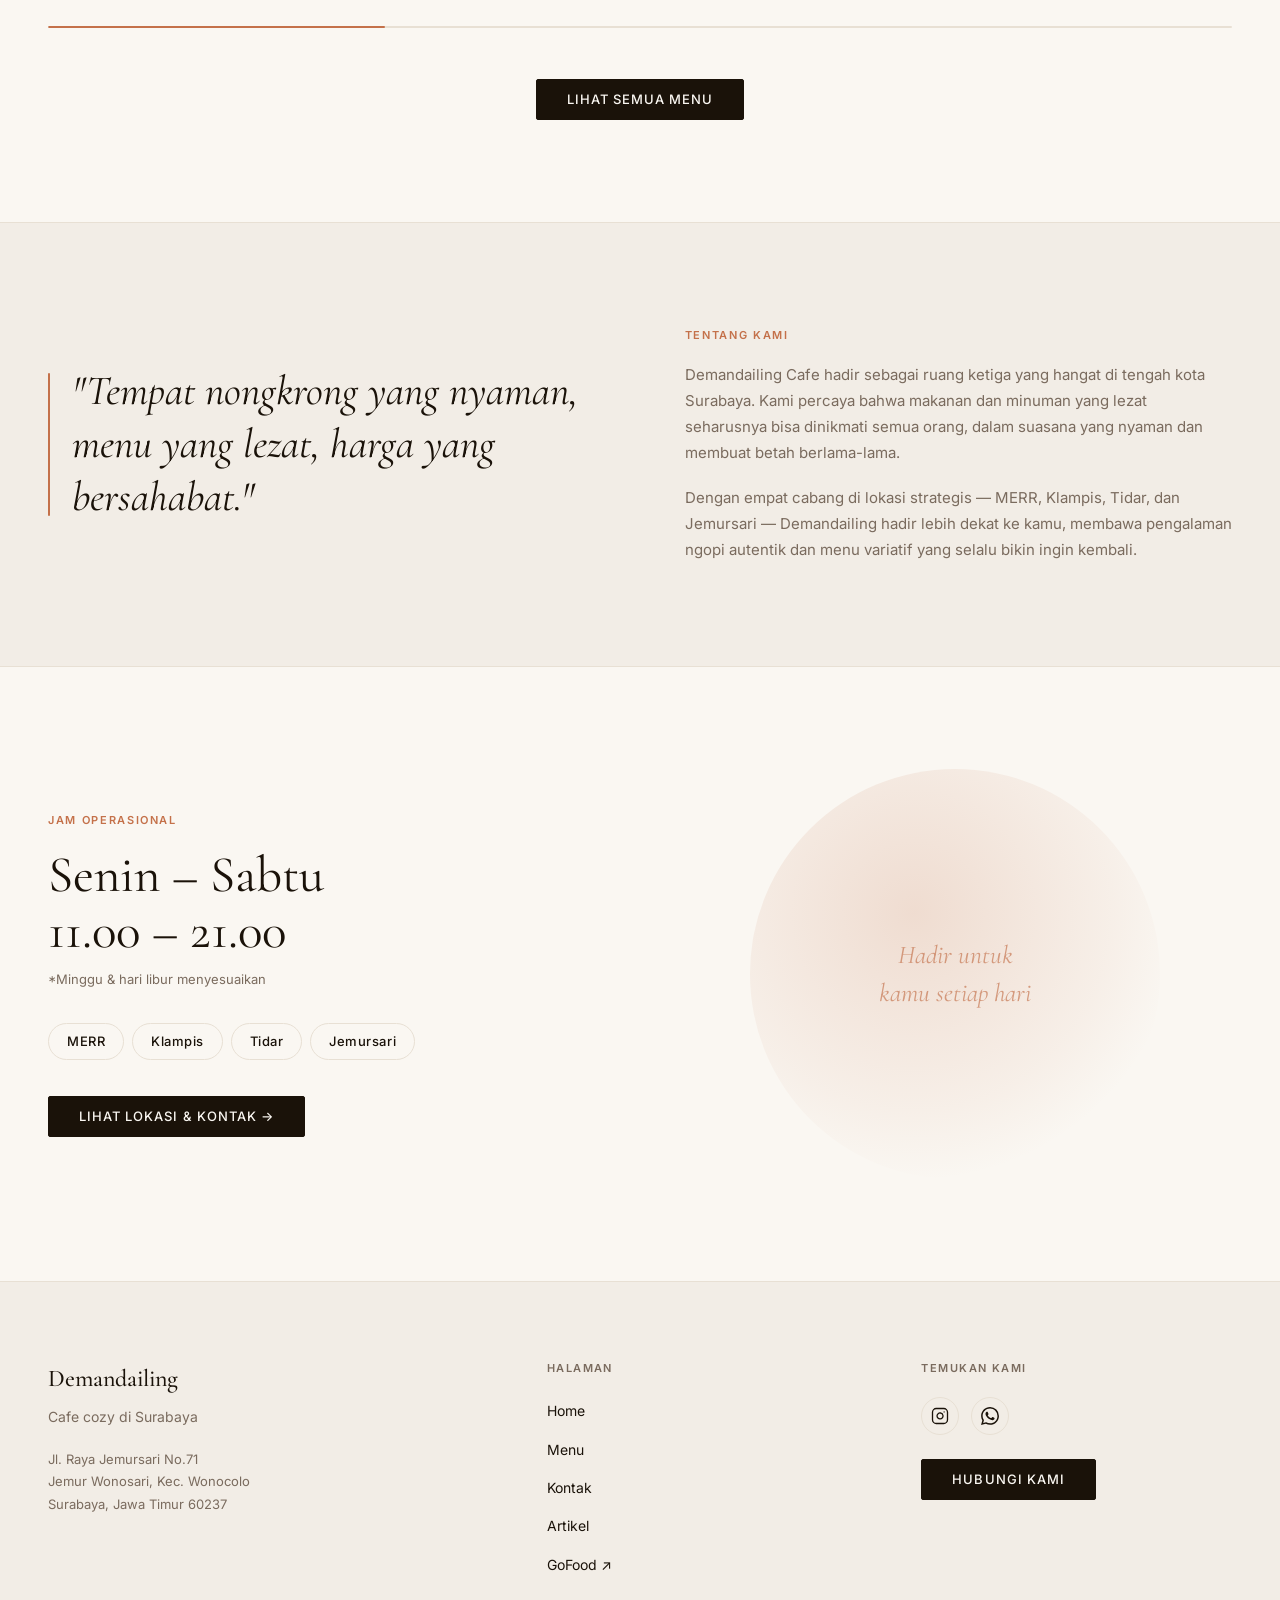
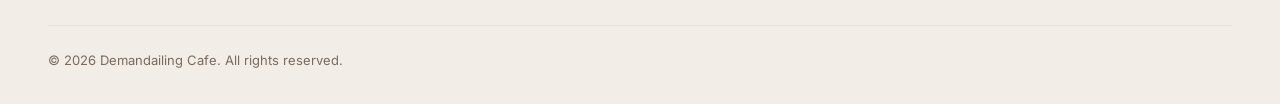
==== commit 87ab79c7: "Animation" ====
--- a/index.html
+++ b/index.html
@@ -58,54 +58,63 @@
   </nav>
 
   <!-- ======================================================
-       HERO — split layout
+       HERO — full-bleed cinematic
        ====================================================== -->
   <section class="hero">
-    <div class="container">
-      <div class="hero__inner">
-
-        <!-- Left: text -->
-        <div class="hero__content fade-in">
-          <span class="overline hero__overline">Specialty Coffee &amp; Food</span>
-          <h1 class="hero__headline">
-            Selamat Datang di<br>
-            <em>Demandailing</em><br>Cafe
-          </h1>
-          <p class="hero__subtext">
-            Ruang ketiga yang hangat, menu yang lezat, dan harga yang bersahabat — hadir di empat titik Surabaya.
-          </p>
-          <div class="hero__locations" aria-label="Lokasi cabang">
-            <span>MERR</span>
-            <span class="hero__locations-dot" aria-hidden="true"></span>
-            <span>Klampis</span>
-            <span class="hero__locations-dot" aria-hidden="true"></span>
-            <span>Tidar</span>
-            <span class="hero__locations-dot" aria-hidden="true"></span>
-            <span>Jemursari</span>
-          </div>
-          <div class="hero__ctas">
-            <a href="menu.html" class="btn btn--dark">Lihat Menu</a>
-            <a href="https://gofood.co.id/surabaya/restaurant/demandailing-cafe-jemursari-d4d94063-b3b0-4198-85f2-4512d21cfe6f"
-               class="btn btn--outline"
-               target="_blank" rel="noopener noreferrer">Pesan via GoFood</a>
-          </div>
-        </div>
-
-        <!-- Right: image -->
-        <div class="hero__img-wrap fade-in">
-          <img class="hero__img"
-               src="https://2.bp.blogspot.com/-ydsoKnoJuH0/VwueHv64b1I/AAAAAAAAI1w/SvAvoAquCMslgnLK-WnDJlUcS1cGFu6SA/s1600/demandailing%2Bsurabaya%2B2.jpg"
-               alt="Suasana hangat di Demandailing Cafe"
-               loading="eager"
-               width="480" height="680" />
-        </div>
-
-      </div>
-    </div>
-    <div class="hero__scroll-hint" aria-hidden="true">
-      <span class="hero__scroll-line"></span>
-      <span>Scroll</span>
-    </div>
+
+    <!-- Background image -->
+    <div class="hero__bg" aria-hidden="true">
+      <img class="hero__bg-img"
+           src="https://2.bp.blogspot.com/-ydsoKnoJuH0/VwueHv64b1I/AAAAAAAAI1w/SvAvoAquCMslgnLK-WnDJlUcS1cGFu6SA/s1600/demandailing%2Bsurabaya%2B2.jpg"
+           alt=""
+           loading="eager"
+           fetchpriority="high"
+           width="1600" height="900" />
+      <div class="hero__overlay"></div>
+    </div>
+
+    <!-- Content -->
+    <div class="container hero__container">
+      <div class="hero__content">
+
+        <div class="hero__eyebrow fade-in">
+          <span class="hero__tag">Specialty Coffee &amp; Food</span>
+          <span class="hero__tag-line" aria-hidden="true"></span>
+          <span class="hero__tag-sub">Surabaya</span>
+        </div>
+
+        <h1 class="hero__headline fade-in">
+          Ruang Ketiga<br>yang <em>Hangat</em>
+        </h1>
+
+        <p class="hero__subtext fade-in">
+          Menu lezat, suasana nyaman, harga bersahabat — hadir di empat titik Surabaya.
+        </p>
+
+        <div class="hero__ctas fade-in">
+          <a href="menu.html" class="btn btn--hero-primary">Lihat Menu</a>
+          <a href="reservasi.html" class="btn btn--hero-ghost">Buat Reservasi</a>
+        </div>
+
+      </div>
+
+      <!-- Branch strip -->
+      <div class="hero__branches fade-in" aria-label="Lokasi cabang">
+        <span class="hero__branch">MERR</span>
+        <span class="hero__branch-sep" aria-hidden="true"></span>
+        <span class="hero__branch">Klampis</span>
+        <span class="hero__branch-sep" aria-hidden="true"></span>
+        <span class="hero__branch">Tidar</span>
+        <span class="hero__branch-sep" aria-hidden="true"></span>
+        <span class="hero__branch">Jemursari</span>
+      </div>
+    </div>
+
+    <!-- Scroll hint -->
+    <div class="hero__scroll" aria-hidden="true">
+      <span class="hero__scroll-dot"></span>
+    </div>
+
   </section>
 
   <!-- ======================================================
--- a/css/pages/home.css
+++ b/css/pages/home.css
@@ -1,211 +1,295 @@
 /* ============================================================
-   HOME — HERO
+   HOME — HERO (full-bleed cinematic)
    ============================================================ */
 
 .hero {
   position: relative;
   min-height: 100dvh;
+  display: flex;
+  flex-direction: column;
+  justify-content: flex-end;
   overflow: hidden;
-  display: flex;
-  align-items: center;
-}
-
-/* Ambient blobs */
-.hero::before {
-  content: '';
+  isolation: isolate;
+}
+
+/* ── Background image ── */
+
+.hero__bg {
   position: absolute;
-  top: -15%;
-  right: -4%;
-  width: 52vw;
-  height: 52vw;
-  max-width: 640px;
-  max-height: 640px;
-  border-radius: 50%;
-  background: radial-gradient(circle at 35% 35%,
-    rgba(196, 113, 74, 0.14) 0%,
-    rgba(196, 113, 74, 0.04) 50%,
-    transparent 70%);
-  pointer-events: none;
-}
-
-.hero::after {
-  content: '';
+  inset: 0;
+  z-index: -1;
+}
+
+.hero__bg-img {
+  width: 100%;
+  height: 100%;
+  object-fit: cover;
+  object-position: center 30%;
+  display: block;
+  transform: scale(1.04);
+  animation: hero-zoom 14s ease-out forwards;
+}
+
+@keyframes hero-zoom {
+  to { transform: scale(1); }
+}
+
+.hero__overlay {
   position: absolute;
-  bottom: -10%;
-  left: -8%;
-  width: 44vw;
-  height: 44vw;
-  max-width: 520px;
-  max-height: 520px;
-  border-radius: 50%;
-  background: radial-gradient(circle at 60% 55%,
-    rgba(196, 113, 74, 0.08) 0%,
-    transparent 65%);
-  pointer-events: none;
-}
-
-/* 2-column grid: content | image */
-.hero__inner {
-  display: grid;
-  grid-template-columns: 1fr 420px;
-  gap: clamp(2.5rem, 5vw, 5rem);
-  align-items: center;
-  padding-top: calc(var(--nav-h) + clamp(2.5rem, 5vw, 4rem));
-  padding-bottom: clamp(3rem, 6vw, 5rem);
+  inset: 0;
+  background: rgba(10, 7, 4, 0.55);
+}
+
+/* ── Layout ── */
+
+.hero__container {
+  display: flex;
+  flex-direction: column;
+  justify-content: flex-end;
+  min-height: 100dvh;
+  padding-top: var(--nav-h);
+  padding-bottom: clamp(5rem, 10vh, 8rem);
   position: relative;
   z-index: 1;
-  width: 100%;
-}
-
-/* Left column — text */
+}
+
 .hero__content {
-  min-width: 0;
-}
-
-.hero__overline {
-  margin-bottom: 1.375rem;
-}
+  max-width: 780px;
+}
+
+/* ── Eyebrow ── */
+
+.hero__eyebrow {
+  display: flex;
+  align-items: center;
+  gap: 0.875rem;
+  margin-bottom: 1.75rem;
+}
+
+.hero__tag {
+  font-family: var(--f-body);
+  font-size: 0.6875rem;
+  font-weight: 600;
+  letter-spacing: 0.16em;
+  text-transform: uppercase;
+  color: rgba(255, 255, 255, 0.55);
+}
+
+.hero__tag-line {
+  display: block;
+  width: 36px;
+  height: 1px;
+  background: rgba(196, 113, 74, 0.7);
+  flex-shrink: 0;
+}
+
+.hero__tag-sub {
+  font-family: var(--f-body);
+  font-size: 0.6875rem;
+  font-weight: 600;
+  letter-spacing: 0.16em;
+  text-transform: uppercase;
+  color: var(--c-accent);
+}
+
+/* ── Headline ── */
 
 .hero__headline {
   font-family: var(--f-heading);
-  font-size: clamp(2.875rem, 6.5vw, 6.5rem);
-  font-weight: 400;
-  line-height: 1.04;
-  letter-spacing: -0.025em;
+  font-size: clamp(3.25rem, 8vw, 8rem);
+  font-weight: 300;
+  line-height: 1.0;
+  letter-spacing: -0.03em;
+  color: #fff;
   margin-bottom: 1.5rem;
-  color: var(--c-text);
 }
 
 .hero__headline em {
   font-style: italic;
+  font-weight: 400;
   color: var(--c-accent);
 }
 
+/* ── Subtext ── */
+
 .hero__subtext {
-  font-size: clamp(0.9375rem, 1.4vw, 1.0625rem);
-  color: var(--c-muted);
-  margin-bottom: 2rem;
+  font-size: clamp(0.9375rem, 1.5vw, 1.0625rem);
+  color: rgba(255, 255, 255, 0.60);
   line-height: 1.65;
-  max-width: 440px;
-}
-
-.hero__locations {
-  display: flex;
-  align-items: center;
+  max-width: 420px;
+  margin-bottom: 2.5rem;
+}
+
+/* ── CTAs ── */
+
+.hero__ctas {
+  display: flex;
+  align-items: center;
+  gap: 0.875rem;
   flex-wrap: wrap;
-  gap: 0.5rem 0.875rem;
-  margin-bottom: 2.5rem;
+}
+
+.btn--hero-primary {
+  background: #fff;
+  color: var(--c-text);
+  border-color: #fff;
+  padding: 0.875rem 2rem;
   font-size: 0.8125rem;
-  color: var(--c-muted);
-  letter-spacing: 0.04em;
-}
-
-.hero__locations-dot {
-  width: 3px;
-  height: 3px;
+  font-weight: 600;
+  letter-spacing: 0.08em;
+  text-transform: uppercase;
+  border-radius: 2px;
+  border: 1.5px solid #fff;
+  display: inline-flex;
+  align-items: center;
+  gap: 0.5rem;
+  transition: background var(--t-base), color var(--t-base), border-color var(--t-base);
+  white-space: nowrap;
+  line-height: 1;
+}
+.btn--hero-primary:hover {
+  background: var(--c-accent);
+  border-color: var(--c-accent);
+  color: #fff;
+}
+
+.btn--hero-ghost {
+  background: transparent;
+  color: rgba(255, 255, 255, 0.85);
+  border: 1.5px solid rgba(255, 255, 255, 0.3);
+  padding: 0.875rem 2rem;
+  font-size: 0.8125rem;
+  font-weight: 600;
+  letter-spacing: 0.08em;
+  text-transform: uppercase;
+  border-radius: 2px;
+  display: inline-flex;
+  align-items: center;
+  gap: 0.5rem;
+  transition: background var(--t-base), border-color var(--t-base), color var(--t-base);
+  white-space: nowrap;
+  line-height: 1;
+}
+.btn--hero-ghost:hover {
+  background: rgba(255, 255, 255, 0.12);
+  border-color: rgba(255, 255, 255, 0.6);
+  color: #fff;
+}
+
+/* ── Branch strip (bottom bar) ── */
+
+.hero__branches {
+  display: flex;
+  align-items: center;
+  gap: 1.25rem;
+  margin-top: 3.5rem;
+  padding-top: 1.75rem;
+  border-top: 1px solid rgba(255, 255, 255, 0.12);
+  flex-wrap: wrap;
+}
+
+.hero__branch {
+  font-size: 0.75rem;
+  font-weight: 600;
+  letter-spacing: 0.14em;
+  text-transform: uppercase;
+  color: rgba(255, 255, 255, 0.45);
+  transition: color var(--t-fast);
+}
+
+.hero__branch:hover {
+  color: rgba(255, 255, 255, 0.85);
+}
+
+.hero__branch-sep {
+  display: block;
+  width: 4px;
+  height: 4px;
   border-radius: 50%;
   background: var(--c-accent);
-  display: inline-block;
+  opacity: 0.5;
   flex-shrink: 0;
 }
 
-.hero__ctas {
-  display: flex;
-  align-items: center;
-  gap: 0.875rem;
-  flex-wrap: wrap;
-}
-
-/* Right column — image */
-.hero__img-wrap {
-  display: flex;
-  align-items: center;
-  justify-content: flex-end;
-  position: relative;
-}
-
-.hero__img {
-  width: 100%;
-  height: clamp(420px, 68vh, 680px);
-  object-fit: cover;
-  border-radius: 3px;
+/* ── Scroll indicator ── */
+
+.hero__scroll {
+  position: absolute;
+  bottom: 2.25rem;
+  right: var(--pad-x);
+  z-index: 2;
+  display: flex;
+  flex-direction: column;
+  align-items: center;
+  gap: 0;
+}
+
+.hero__scroll-dot {
   display: block;
-}
-
-/* Subtle overlay frame */
-.hero__img-wrap::before {
-  content: '';
-  position: absolute;
-  inset: -12px -12px auto auto;
-  width: 60%;
-  height: 60%;
-  border-top: 1.5px solid var(--c-accent);
-  border-right: 1.5px solid var(--c-accent);
-  opacity: 0.25;
-  border-radius: 1px;
-  pointer-events: none;
-}
-
-/* Scroll hint */
-.hero__scroll-hint {
-  position: absolute;
-  bottom: 2rem;
-  left: var(--pad-x);
-  display: flex;
-  align-items: center;
-  gap: 0.75rem;
-  font-size: 0.6875rem;
-  font-weight: 600;
-  letter-spacing: 0.12em;
-  text-transform: uppercase;
-  color: var(--c-muted);
-  z-index: 2;
-}
-
-.hero__scroll-line {
-  display: block;
-  width: 32px;
-  height: 1px;
-  background: var(--c-divider);
-}
-
-/* ---- Responsive ---- */
-@media (max-width: 1100px) {
-  .hero__inner {
-    grid-template-columns: 1fr 360px;
-  }
-}
-
-@media (max-width: 900px) {
-  .hero__inner {
-    grid-template-columns: 1fr;
-    padding-top: calc(var(--nav-h) + 2.5rem);
-    padding-bottom: 3rem;
-    min-height: auto;
-  }
-
-  .hero__img-wrap {
-    display: none;
-  }
-
-  .hero {
-    min-height: 100dvh;
-    align-items: flex-start;
-  }
-}
-
-@media (max-width: 480px) {
+  width: 1px;
+  height: 64px;
+  background: linear-gradient(to bottom, rgba(255,255,255,0), rgba(255,255,255,0.35));
+  animation: scroll-line 2s ease-in-out infinite;
+}
+
+@keyframes scroll-line {
+  0%   { transform: scaleY(0); transform-origin: top; opacity: 0; }
+  40%  { transform: scaleY(1); transform-origin: top; opacity: 1; }
+  60%  { transform: scaleY(1); transform-origin: bottom; opacity: 1; }
+  100% { transform: scaleY(0); transform-origin: bottom; opacity: 0; }
+}
+
+/* ── Responsive ── */
+
+@media (max-width: 600px) {
   .hero__headline {
-    font-size: clamp(2.5rem, 12vw, 3.5rem);
+    font-size: clamp(2.75rem, 13vw, 4rem);
   }
 
   .hero__ctas {
     flex-direction: column;
     align-items: stretch;
   }
-  .hero__ctas .btn {
+
+  .btn--hero-primary,
+  .btn--hero-ghost {
     text-align: center;
     justify-content: center;
+  }
+
+  .hero__scroll {
+    display: none;
+  }
+}
+
+/* ============================================================
+   HOME — NAVBAR override (light text on dark hero, desktop only)
+   ============================================================ */
+
+@media (min-width: 901px) {
+  .navbar:not(.is-scrolled) .navbar__logo,
+  .navbar:not(.is-scrolled) .navbar__link,
+  .navbar:not(.is-scrolled) .navbar__social-link {
+    color: rgba(255, 255, 255, 0.88);
+  }
+
+  .navbar:not(.is-scrolled) .navbar__link--gofood {
+    color: var(--c-accent);
+  }
+
+  .navbar:not(.is-scrolled) .navbar__link::after {
+    background: #fff;
+  }
+}
+
+/* Logo & hamburger tetap putih di mobile (navbar bar, bukan menu) */
+@media (max-width: 900px) {
+  .navbar:not(.is-scrolled) .navbar__logo {
+    color: rgba(255, 255, 255, 0.88);
+  }
+
+  .navbar:not(.is-scrolled) .navbar__hamburger span {
+    background: #fff;
   }
 }
 
@@ -288,6 +372,7 @@
 .featured-menu__track-wrap {
   margin-inline: calc(-1 * var(--pad-x));
   position: relative;
+  padding-inline: 0.5rem;
 }
 
 /* Right-edge fade: signals more cards */
@@ -309,7 +394,7 @@
   overflow-x: auto;
   scroll-snap-type: x mandatory;
   scrollbar-width: none;
-  padding-inline: var(--pad-x);
+  padding-inline: calc(var(--pad-x) + 0.5rem);
   padding-bottom: 4px;
   -webkit-overflow-scrolling: touch;
   cursor: grab;
@@ -399,13 +484,13 @@
     margin-top: 0;
   }
   .menu-card {
-    flex: 0 0 72vw;
+    flex: 0 0 68vw;
   }
 }
 
 @media (max-width: 480px) {
   .menu-card {
-    flex: 0 0 82vw;
+    flex: 0 0 75vw;
   }
   .featured-menu__view-all {
     display: none;
